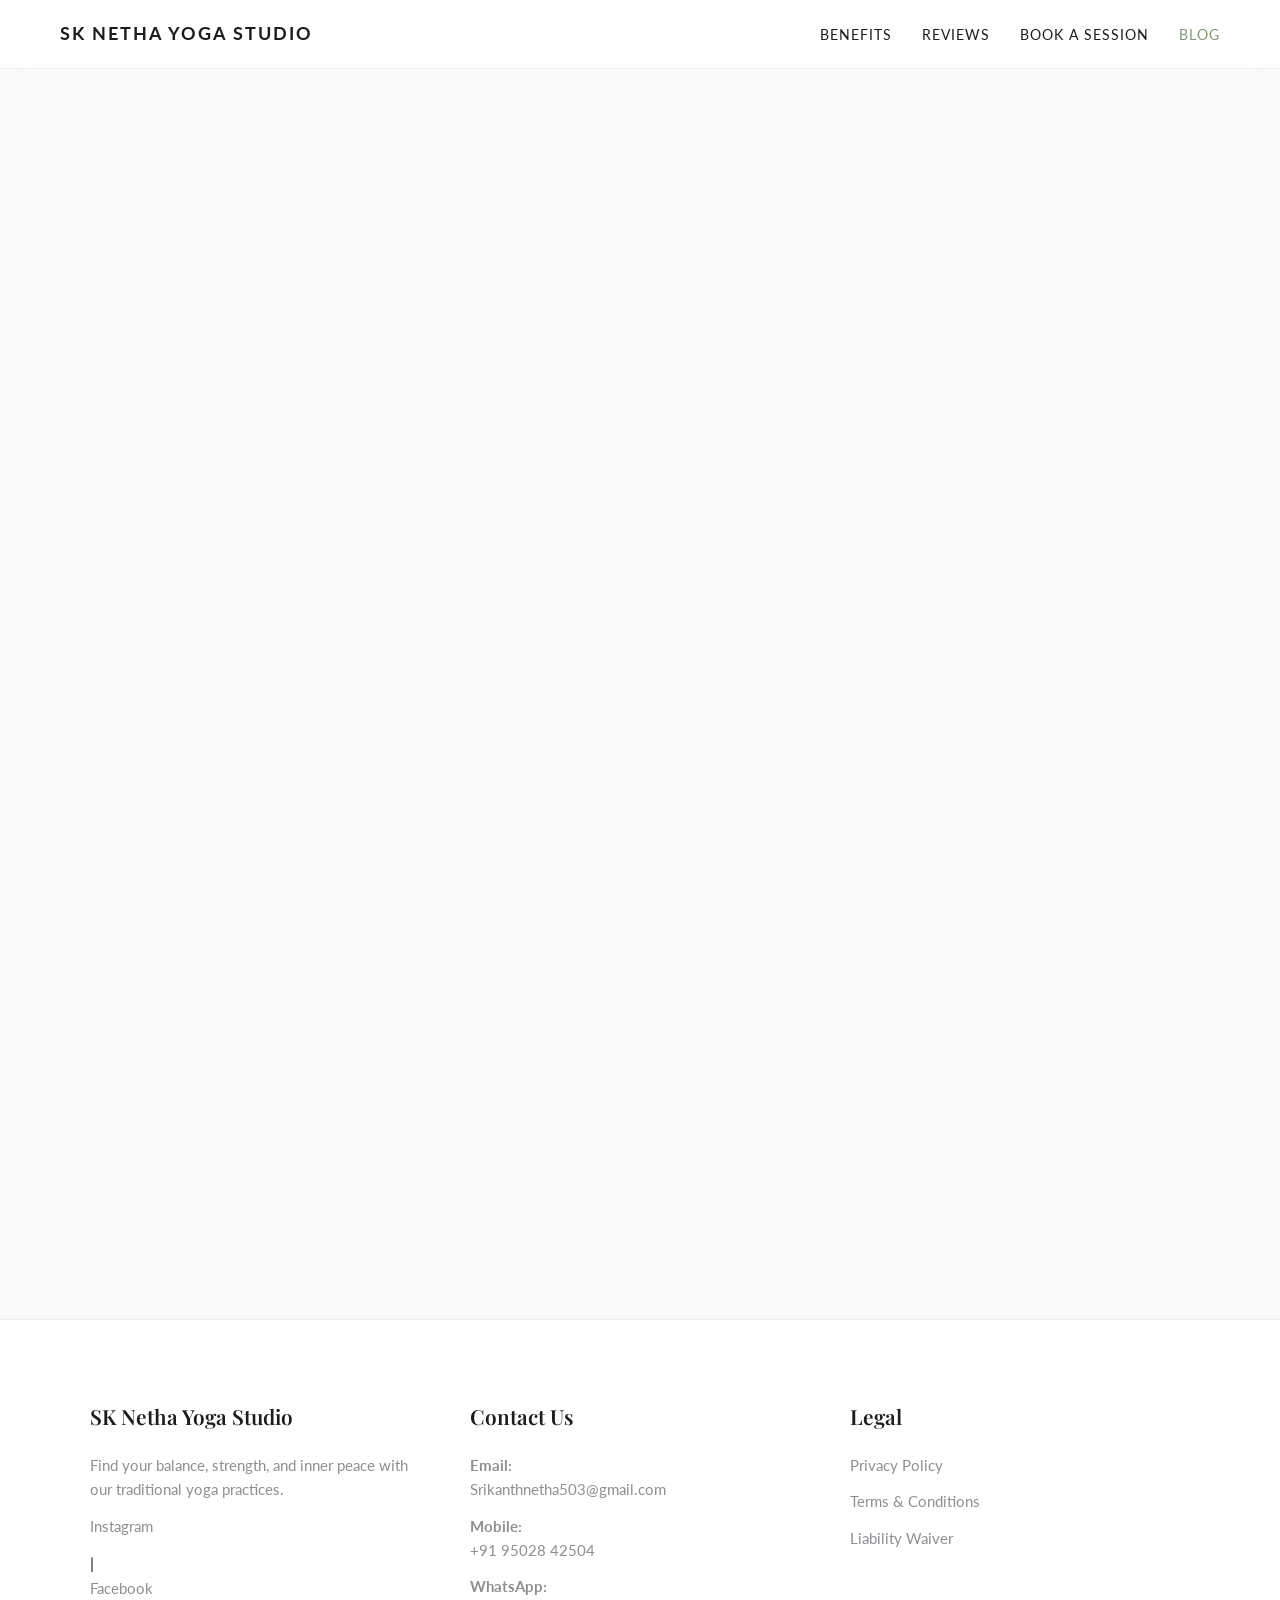
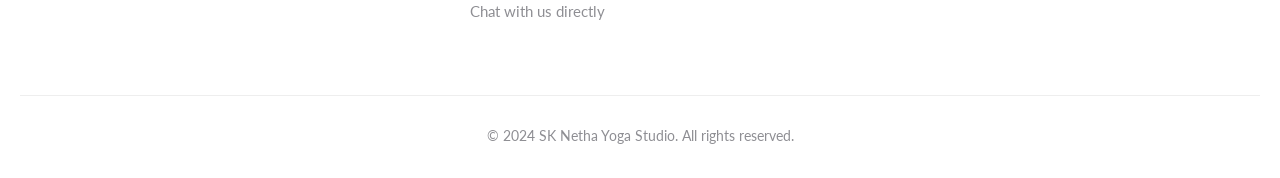
==== blog.html @ 0319e9ea "Add files via upload" ====
<!DOCTYPE html>
<html lang="en">
<head>
    <meta charset="UTF-8">
    <meta name="viewport" content="width=device-width, initial-scale=1.0">
    <title>Blog | SK Netha Yoga Studio</title>
    <link rel="stylesheet" href="style.css">
    <link href="https://fonts.googleapis.com/css2?family=Lato:wght@300;400;700&family=Playfair+Display:ital,wght@0,400;0,600;1,400&display=swap" rel="stylesheet">
</head>
<body>

    <nav id="navbar">
        <div class="nav-container">
            <a href="index.html" class="logo">SK NETHA YOGA STUDIO</a>
            <div class="menu-toggle" id="mobile-menu">
                <span class="bar"></span>
                <span class="bar"></span>
                <span class="bar"></span>
            </div>
            <ul class="nav-menu">
                <li><a href="index.html#benefits">Benefits</a></li>
                <li><a href="index.html#reviews">Reviews</a></li>
                <!-- Direct WhatsApp Link -->
                <li><a href="https://wa.me/919502842504?text=Hi!%20I%20am%20interested%20in%20booking%20a%20yoga%20session." target="_blank">Book a Session</a></li>
                <li><a href="blog.html" class="active-link">Blog</a></li>
            </ul>
        </div>
    </nav>

    <!-- Blog Header -->
    <header class="page-header reveal" style="padding-top: 140px; padding-bottom: 40px;">
        <span class="subtitle">Insights & Teachings</span>
        <h1 style="font-size: 3rem; color: var(--accent-green); font-family: var(--font-heading);">Latest from the blog</h1>
    </header>

    <!-- Blog Grid -->
    <section class="blog-section section-container" style="padding-top: 0;">
        
        <article class="blog-post reveal">
            <img src="blog1.jpg" alt="Yoga Post 1" class="rounded-img shadow" style="width: 100%; height: 450px; object-fit: cover; margin-bottom: 25px;">
            <div class="post-content">
                <h2 style="font-size: 2.2rem; color: var(--text-main);">Grief as Teacher: Finding Peace on the Mat</h2>
                <p style="color: var(--text-light); font-size: 1.1rem; line-height: 1.8; margin-bottom: 20px;">Grief is a powerful teacher. It doesn't ask for permission before it arrives, it simply comes, dismantling everything we thought we knew about love, faith, and permanence...</p>
                <a href="#" class="hero-text-link" style="font-size: 0.85rem; border-bottom: 2px solid var(--accent-green);">READ ON <span>&#10230;</span></a>
            </div>
        </article>

        <article class="blog-post reveal">
            <img src="blog2.jpg" alt="Yoga Post 2" class="rounded-img shadow" style="width: 100%; height: 450px; object-fit: cover; margin-bottom: 25px;">
            <div class="post-content">
                <h2 style="font-size: 2.2rem; color: var(--text-main);">Yoga Drills Forever - Mastering the Straddle</h2>
                <p style="color: var(--text-light); font-size: 1.1rem; line-height: 1.8; margin-bottom: 20px;">Join us for a quick yet effective journey through yoga drills to enhance your center splits. In this challenging session, you'll build strength and flexibility for your straddle...</p>
                <a href="#" class="hero-text-link" style="font-size: 0.85rem; border-bottom: 2px solid var(--accent-green);">READ ON <span>&#10230;</span></a>
            </div>
        </article>

        <article class="blog-post reveal">
            <img src="blog3.jpg" alt="Yoga Post 3" class="rounded-img shadow" style="width: 100%; height: 450px; object-fit: cover; margin-bottom: 25px;">
            <div class="post-content">
                <h2 style="font-size: 2.2rem; color: var(--text-main);">Breathwork Fundamentals: Pranayama for Beginners</h2>
                <p style="color: var(--text-light); font-size: 1.1rem; line-height: 1.8; margin-bottom: 20px;">The breath is the bridge between the mind and the body. Discover simple breathing techniques you can practice anywhere to reduce daily stress and calm your nervous system...</p>
                <a href="#" class="hero-text-link" style="font-size: 0.85rem; border-bottom: 2px solid var(--accent-green);">READ ON <span>&#10230;</span></a>
            </div>
        </article>

        <article class="blog-post reveal">
            <img src="blog4.jpg" alt="Yoga Post 4" class="rounded-img shadow" style="width: 100%; height: 450px; object-fit: cover; margin-bottom: 25px;">
            <div class="post-content">
                <h2 style="font-size: 2.2rem; color: var(--text-main);">Accessible Ashtanga: Modifying the Primary Series</h2>
                <p style="color: var(--text-light); font-size: 1.1rem; line-height: 1.8; margin-bottom: 20px;">A look into how we can adapt traditional postures to serve a wider range of physical abilities while maintaining the integrity and focus of the classical practice...</p>
                <a href="#" class="hero-text-link" style="font-size: 0.85rem; border-bottom: 2px solid var(--accent-green);">READ ON <span>&#10230;</span></a>
            </div>
        </article>

    </section>

    <!-- Footer with Full Contact Details -->
    <footer>
        <div class="footer-container">
            <div class="footer-col">
                <h3>SK Netha Yoga Studio</h3>
                <p>Find your balance, strength, and inner peace with our traditional yoga practices.</p>
                <div class="social-links mt-10">
                    <a href="#">Instagram</a> | <a href="#">Facebook</a>
                </div>
            </div>
            <div class="footer-col">
                <h3>Contact Us</h3>
                <!-- DIRECT EMAIL LINK -->
                <p><strong>Email:</strong> <a href="mailto:Srikanthnetha503@gmail.com">Srikanthnetha503@gmail.com</a></p>
                
                <!-- DIRECT PHONE CALL LINK -->
                <p><strong>Mobile:</strong> <a href="tel:+919502842504">+91 95028 42504</a></p>
                
                <!-- DIRECT WHATSAPP LINK -->
                <p><strong>WhatsApp:</strong> <a href="https://wa.me/919502842504?text=Hi!%20I%20have%20an%20inquiry%20about%20your%20classes." target="_blank">Chat with us directly</a></p>
            </div>
            <div class="footer-col legal">
                <h3>Legal</h3>
                <a href="#">Privacy Policy</a>
                <a href="#">Terms & Conditions</a>
                <a href="#">Liability Waiver</a>
            </div>
        </div>
        <div class="footer-bottom">
            <p>&copy; 2024 SK Netha Yoga Studio. All rights reserved.</p>
        </div>
    </footer>

    <script src="script.js"></script>
</body>
</html>
---- style.css ----
/* Color Palette & Variables (Soft iOS Aesthetic) */
:root {
    --bg-color: #FAFAFA; /* Very light iOS grey/white */
    --surface-color: #FFFFFF;
    --text-main: #1C1C1E; /* iOS dark text */
    --text-light: #8E8E93; /* iOS light text */
    --accent-blue: #8eb4be;
    --accent-pink: #d99c9c;
    --accent-green: #7D9771; /* Deepened slightly for contrast */
    --whatsapp-green: #25D366;
    --font-heading: 'Playfair Display', serif;
    --font-body: 'Lato', sans-serif;
}

/* Smooth Scrolling for entire page */
html {
    scroll-behavior: smooth;
}

* {
    margin: 0;
    padding: 0;
    box-sizing: border-box;
}

body {
    font-family: var(--font-body);
    color: var(--text-main);
    background-color: var(--bg-color);
    line-height: 1.6;
    overflow-x: hidden;
}

a {
    text-decoration: none;
    color: inherit;
}

.section-container {
    max-width: 1100px;
    margin: 0 auto;
    padding: 80px 20px;
}

/* --- Navigation (iOS Glassmorphism) --- */
nav {
    position: fixed;
    top: 0;
    width: 100%;
    z-index: 1000;
    background: rgba(255, 255, 255, 0.7);
    backdrop-filter: blur(15px); /* iOS Glass blur */
    -webkit-backdrop-filter: blur(15px);
    border-bottom: 1px solid rgba(0,0,0,0.05);
    transition: all 0.3s ease;
}

.nav-container {
    display: flex;
    justify-content: space-between;
    align-items: center;
    padding: 20px;
    max-width: 1200px;
    margin: 0 auto;
}

.logo {
    font-family: var(--font-body);
    letter-spacing: 2px;
    font-size: 1.1rem;
    font-weight: 700;
}

.nav-menu {
    display: flex;
    list-style: none;
}

.nav-menu li {
    margin-left: 30px;
}

.nav-menu a {
    font-size: 0.9rem;
    text-transform: uppercase;
    letter-spacing: 1px;
    transition: color 0.3s;
    font-weight: 400;
}

.nav-menu a:hover, .active-link {
    color: var(--accent-green);
}

/* Mobile Menu Hamburger */
.menu-toggle {
    display: none;
    cursor: pointer;
    flex-direction: column;
}

.bar {
    height: 2px;
    width: 25px;
    background-color: var(--text-main);
    margin: 3px 0;
    transition: 0.3s;
}

/* --- Hero Slideshow --- */
.hero {
    position: relative;
    height: 100vh; /* Full screen */
    display: flex;
    align-items: center;
    justify-content: center;
    overflow: hidden;
}

.slider {
    position: absolute;
    top: 0; left: 0; width: 100%; height: 100%;
}

.slide {
    position: absolute;
    top: 0; left: 0; width: 100%; height: 100%;
    background-size: cover;
    background-position: center;
    opacity: 0;
    transition: opacity 2s ease-in-out; /* Super smooth fade */
}

.slide::after {
    content: '';
    position: absolute;
    top:0; left:0; width:100%; height:100%;
    background: rgba(255,255,255,0.2); /* Slight overlay to make text pop */
}

.slide.active {
    opacity: 1;
}

.hero-content {
    position: relative;
    z-index: 10;
    text-align: center;
    padding: 40px;
}

.hero h1 {
    font-family: var(--font-heading);
    font-size: 4.5rem;
    color: var(--text-main);
    font-weight: 400;
    margin-bottom: 10px;
    text-shadow: 0 4px 15px rgba(255,255,255,0.8); /* Glow effect for readability */
}

.hero-subtitle {
    font-size: 1.2rem;
    letter-spacing: 2px;
    margin-bottom: 30px;
    color: var(--text-main);
    text-transform: uppercase;
    text-shadow: 0 2px 10px rgba(255,255,255,0.8);
}

/* Elegant Text Link instead of bulky button */
.hero-text-link {
    font-size: 1rem;
    letter-spacing: 2px;
    color: var(--text-main);
    text-transform: uppercase;
    font-weight: 700;
    border-bottom: 1px solid var(--text-main);
    padding-bottom: 5px;
    transition: all 0.3s;
}

.hero-text-link:hover {
    color: var(--accent-green);
    border-bottom-color: var(--accent-green);
}

.slider-dots {
    position: absolute;
    right: 30px;
    top: 50%;
    transform: translateY(-50%);
    display: flex;
    flex-direction: column;
    gap: 15px;
    z-index: 10;
}

.dot {
    width: 8px;
    height: 8px;
    background-color: rgba(0,0,0,0.3);
    border-radius: 50%;
    cursor: pointer;
    transition: all 0.3s;
}

.dot.active {
    background-color: var(--text-main);
    transform: scale(1.5);
}

/* --- Global Utilities & Animations --- */
.rounded-img {
    border-radius: 20px; /* iOS rounded corners */
}
.shadow {
    box-shadow: 0 20px 40px rgba(0,0,0,0.08); /* Soft iOS shadow */
}

h2 {
    font-family: var(--font-heading);
    font-size: 2.8rem;
    font-weight: 400;
    color: var(--accent-green);
    margin-bottom: 20px;
}

.subtitle {
    display: block;
    font-family: var(--font-body);
    text-transform: uppercase;
    letter-spacing: 2px;
    color: var(--text-light);
    font-size: 0.9rem;
    margin-bottom: 15px;
}

/* Scroll Reveal Animation Classes */
.reveal {
    opacity: 0;
    transform: translateY(40px);
    transition: all 1s cubic-bezier(0.25, 0.46, 0.45, 0.94); /* Smooth iOS curve */
}
.reveal.active {
    opacity: 1;
    transform: translateY(0);
}

/* --- Benefits Section --- */
.content-split {
    display: grid;
    grid-template-columns: 1fr 1fr;
    gap: 60px;
    align-items: center;
}

.text-content p {
    color: var(--text-light);
    font-size: 1.1rem;
    line-height: 1.8;
}

.image-content img {
    width: 100%;
    height: auto;
}

/* --- Reviews Section (iOS Horizontal Snap) --- */
.reviews-section {
    background-color: #F4EFEA;
    padding-bottom: 100px;
}

.reviews-slider {
    display: flex;
    overflow-x: auto;
    scroll-snap-type: x mandatory; /* iOS native swiping feel */
    gap: 20px;
    padding: 40px 0 20px;
    -webkit-overflow-scrolling: touch; /* Smooth momentum scroll on iOS */
    scrollbar-width: none; /* Firefox */
}

.reviews-slider::-webkit-scrollbar {
    display: none; /* Hide scrollbar Chrome/Safari */
}

.review-card {
    min-width: 320px;
    max-width: 350px;
    background: var(--surface-color);
    padding: 30px;
    border-radius: 20px;
    scroll-snap-align: start; /* Snaps perfectly into place */
    box-shadow: 0 10px 30px rgba(0,0,0,0.04);
    display: flex;
    flex-direction: column;
    justify-content: space-between;
}

.stars {
    color: #FFD700;
    font-size: 1.2rem;
    margin-bottom: 15px;
    letter-spacing: 2px;
}

.review-card p {
    font-style: italic;
    color: var(--text-light);
    font-size: 1rem;
    line-height: 1.6;
    margin-bottom: 20px;
}

.review-card h4 {
    font-family: var(--font-heading);
    color: var(--text-main);
    font-size: 1.1rem;
    font-weight: 600;
}

.swipe-hint {
    text-align: center;
    color: var(--text-light);
    font-size: 0.85rem;
    margin-top: 10px;
    display: none; /* Hidden on desktop */
}

/* --- Booking CTA Section --- */
.booking-cta {
    padding: 120px 20px;
    display: flex;
    justify-content: center;
    align-items: center;
    background-size: cover;
    background-position: center;
    background-attachment: fixed; /* Parallax */
}

.glass-card {
    background: rgba(255, 255, 255, 0.15);
    backdrop-filter: blur(20px);
    -webkit-backdrop-filter: blur(20px);
    padding: 50px;
    border-radius: 30px;
    border: 1px solid rgba(255,255,255,0.3);
    text-align: center;
    max-width: 600px;
    box-shadow: 0 30px 60px rgba(0,0,0,0.2);
}

.glass-card h2 {
    color: white;
    font-size: 3rem;
}

.glass-card p {
    color: white;
    font-size: 1.2rem;
    margin-bottom: 40px;
}

.btn-whatsapp {
    display: inline-flex;
    align-items: center;
    gap: 10px;
    padding: 16px 35px;
    background-color: var(--whatsapp-green);
    color: white;
    font-weight: 700;
    border-radius: 50px; /* iOS pill button */
    text-transform: uppercase;
    letter-spacing: 1px;
    font-size: 0.9rem;
    transition: transform 0.3s, background 0.3s, box-shadow 0.3s;
    box-shadow: 0 10px 20px rgba(37, 211, 102, 0.3);
}

.btn-whatsapp:hover {
    background-color: #1DA851;
    transform: translateY(-3px);
    box-shadow: 0 15px 25px rgba(37, 211, 102, 0.4);
}

/* --- Footer --- */
footer {
    background-color: var(--surface-color);
    padding: 80px 20px 30px;
    border-top: 1px solid #eee;
}

.footer-container {
    max-width: 1100px;
    margin: 0 auto;
    display: grid;
    grid-template-columns: repeat(3, 1fr);
    gap: 40px;
    margin-bottom: 60px;
}

.footer-col h3 {
    font-family: var(--font-heading);
    color: var(--text-main);
    font-weight: 600;
    font-size: 1.3rem;
    margin-bottom: 20px;
}

.footer-col p, .footer-col a {
    color: var(--text-light);
    margin-bottom: 12px;
    display: block;
    font-size: 0.95rem;
    transition: color 0.3s;
}

.footer-col a:hover {
    color: var(--accent-green);
}

.footer-bottom {
    text-align: center;
    border-top: 1px solid #eee;
    padding-top: 30px;
    color: var(--text-light);
    font-size: 0.85rem;
}

/* --- Mobile Responsiveness --- */
@media (max-width: 768px) {
    .menu-toggle {
        display: flex;
    }
    
    .nav-menu {
        display: none;
        flex-direction: column;
        width: 100%;
        position: absolute;
        top: 60px;
        left: 0;
        background: rgba(255, 255, 255, 0.95);
        backdrop-filter: blur(20px);
        text-align: center;
        border-bottom: 1px solid #eee;
    }
    
    .nav-menu.active {
        display: flex;
    }
    
    .nav-menu li {
        margin: 0;
        padding: 20px 0;
    }

    .hero h1 {
        font-size: 3rem;
    }

    .content-split {
        grid-template-columns: 1fr;
    }

    .footer-container {
        grid-template-columns: 1fr;
        text-align: center;
    }

    .slider-dots {
        flex-direction: row;
        top: auto;
        bottom: 30px;
        right: 50%;
        transform: translateX(50%);
    }

    .glass-card {
        padding: 30px 20px;
    }

    .glass-card h2 {
        font-size: 2.2rem;
    }

    .swipe-hint {
        display: block; /* Show hint on mobile */
    }
}
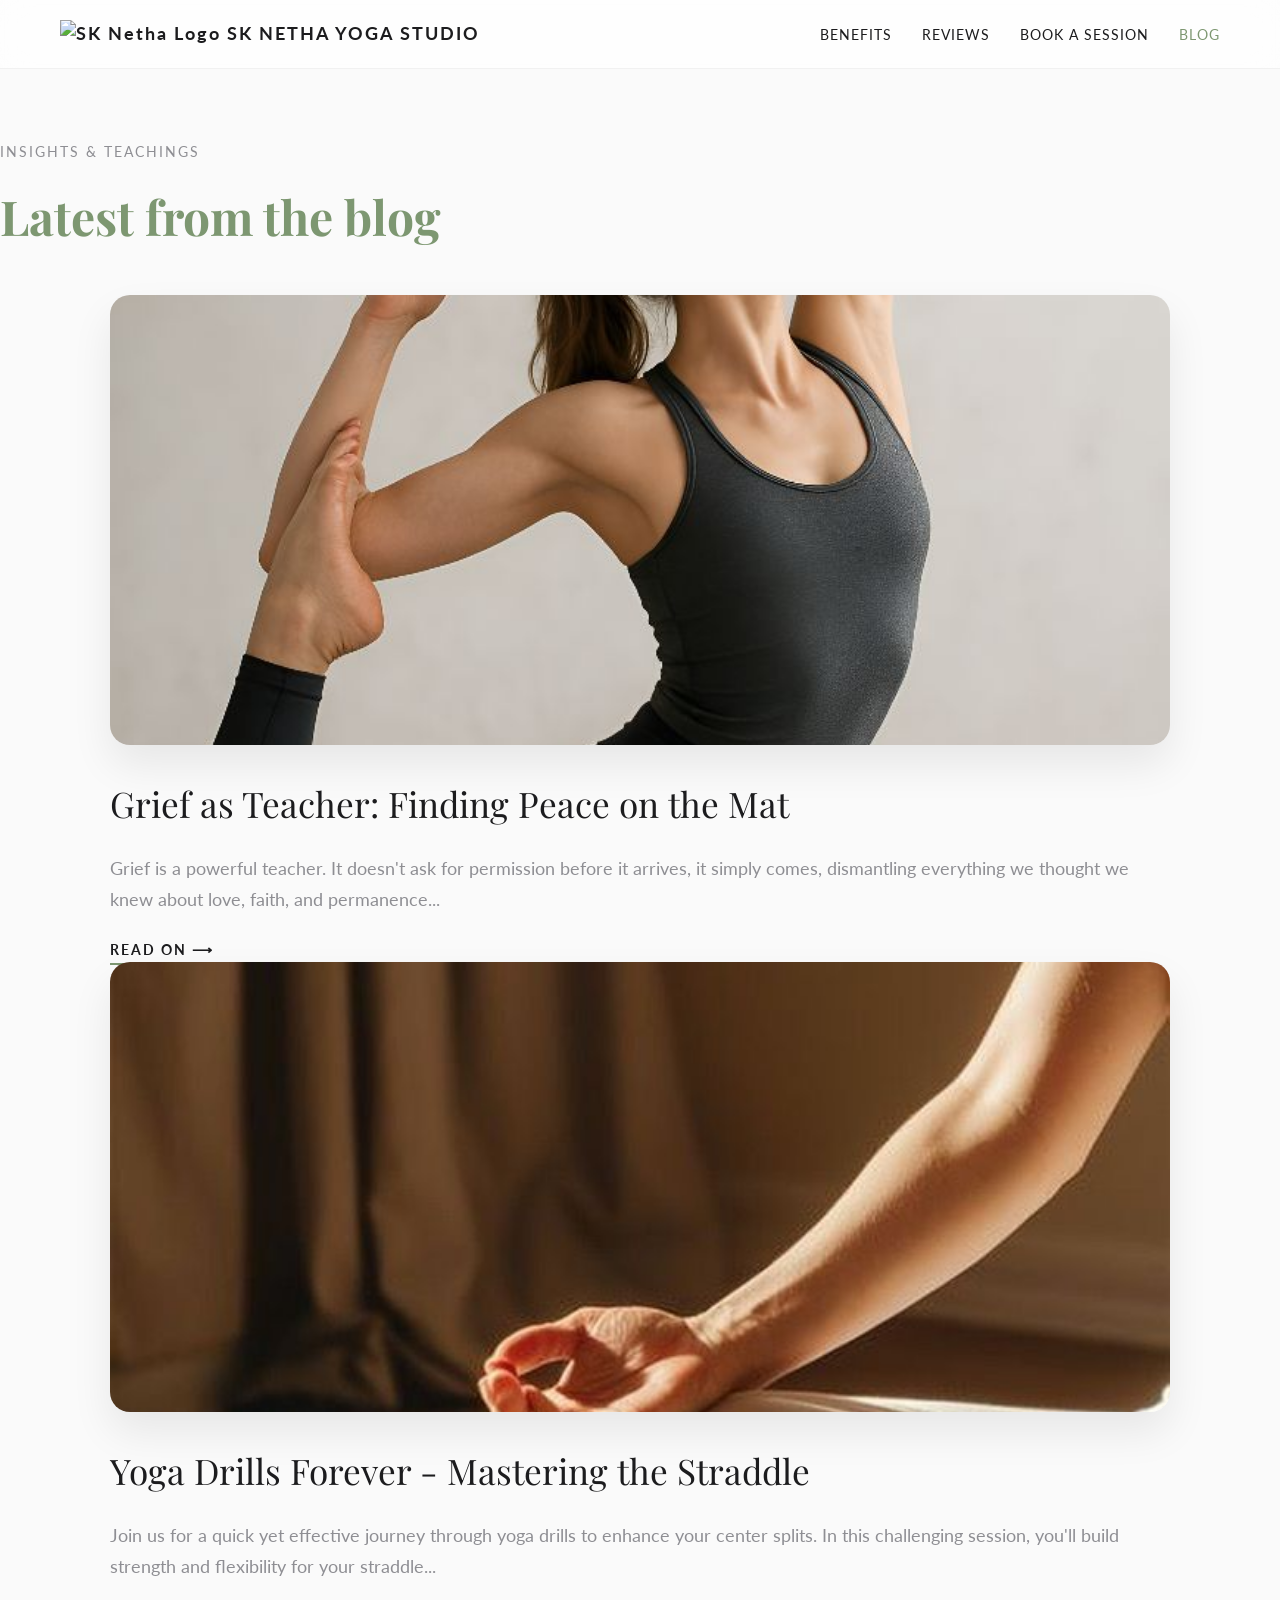
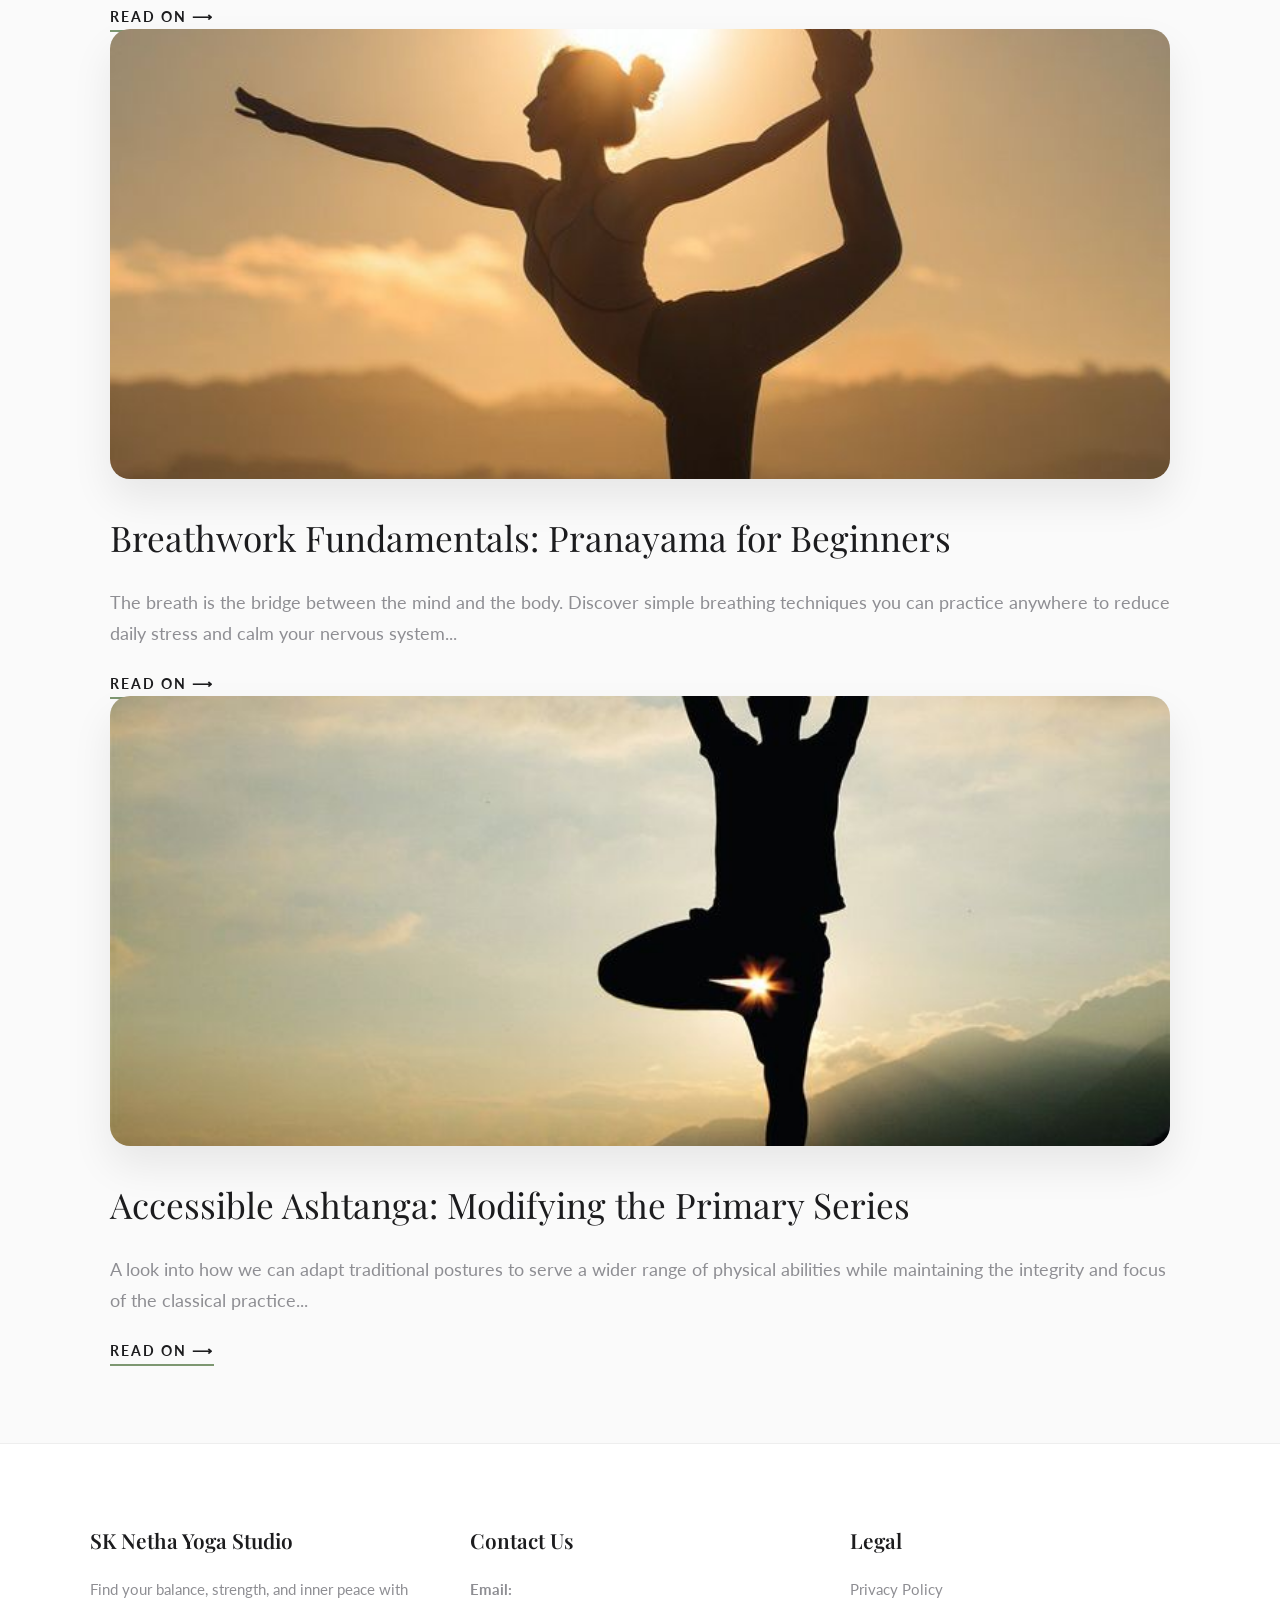
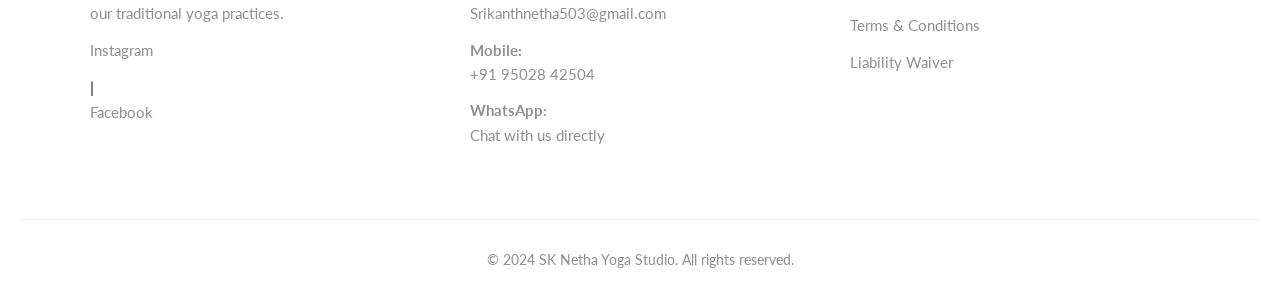
==== commit 33878466: "Update blog.html" ====
--- a/blog.html
+++ b/blog.html
@@ -11,7 +11,11 @@
 
     <nav id="navbar">
         <div class="nav-container">
-            <a href="index.html" class="logo">SK NETHA YOGA STUDIO</a>
+            <!-- LOGO ADDED HERE -->
+            <a href="index.html" class="logo">
+                <img src="logo.png" alt="SK Netha Logo" class="nav-logo-img">
+                SK NETHA YOGA STUDIO
+            </a>
             <div class="menu-toggle" id="mobile-menu">
                 <span class="bar"></span>
                 <span class="bar"></span>
@@ -20,7 +24,6 @@
             <ul class="nav-menu">
                 <li><a href="index.html#benefits">Benefits</a></li>
                 <li><a href="index.html#reviews">Reviews</a></li>
-                <!-- Direct WhatsApp Link -->
                 <li><a href="https://wa.me/919502842504?text=Hi!%20I%20am%20interested%20in%20booking%20a%20yoga%20session." target="_blank">Book a Session</a></li>
                 <li><a href="blog.html" class="active-link">Blog</a></li>
             </ul>
@@ -86,13 +89,8 @@
             </div>
             <div class="footer-col">
                 <h3>Contact Us</h3>
-                <!-- DIRECT EMAIL LINK -->
                 <p><strong>Email:</strong> <a href="mailto:Srikanthnetha503@gmail.com">Srikanthnetha503@gmail.com</a></p>
-                
-                <!-- DIRECT PHONE CALL LINK -->
                 <p><strong>Mobile:</strong> <a href="tel:+919502842504">+91 95028 42504</a></p>
-                
-                <!-- DIRECT WHATSAPP LINK -->
                 <p><strong>WhatsApp:</strong> <a href="https://wa.me/919502842504?text=Hi!%20I%20have%20an%20inquiry%20about%20your%20classes." target="_blank">Chat with us directly</a></p>
             </div>
             <div class="footer-col legal">
@@ -109,4 +107,4 @@
 
     <script src="script.js"></script>
 </body>
-</html>+</html>
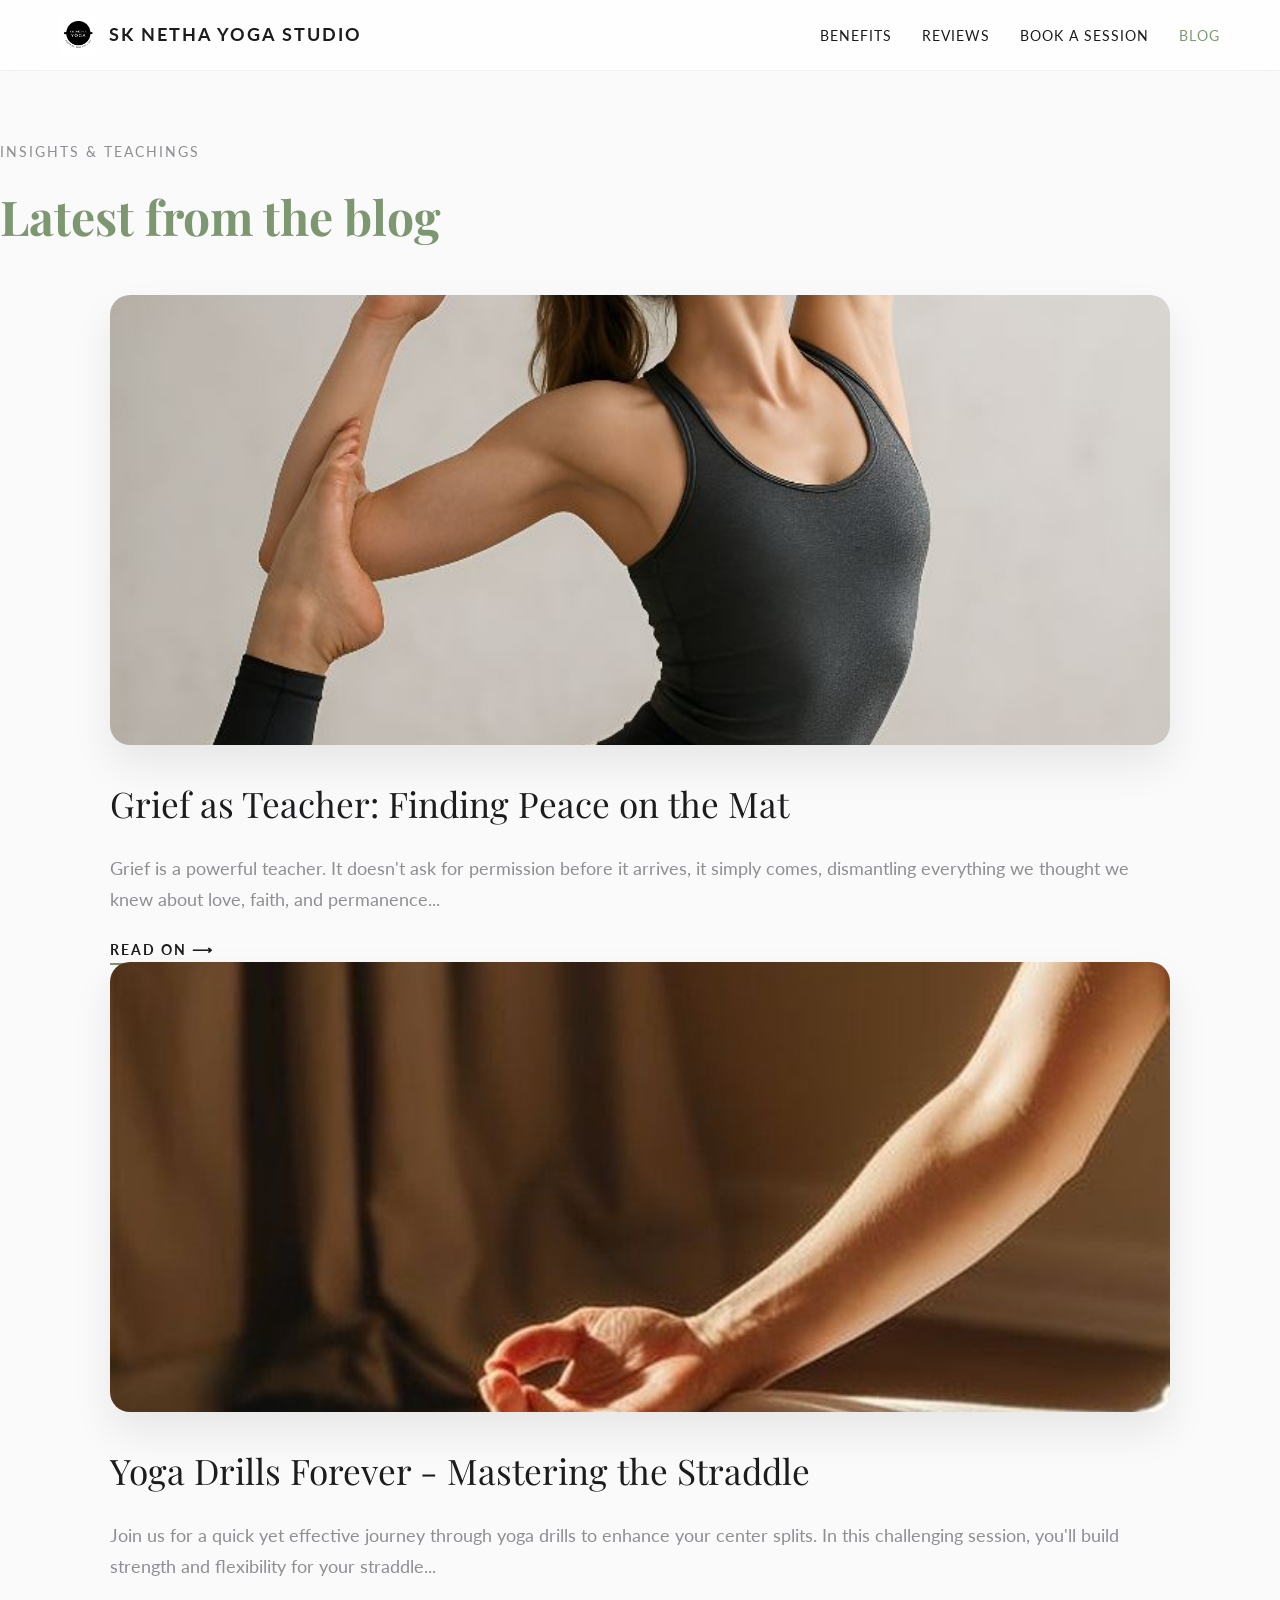
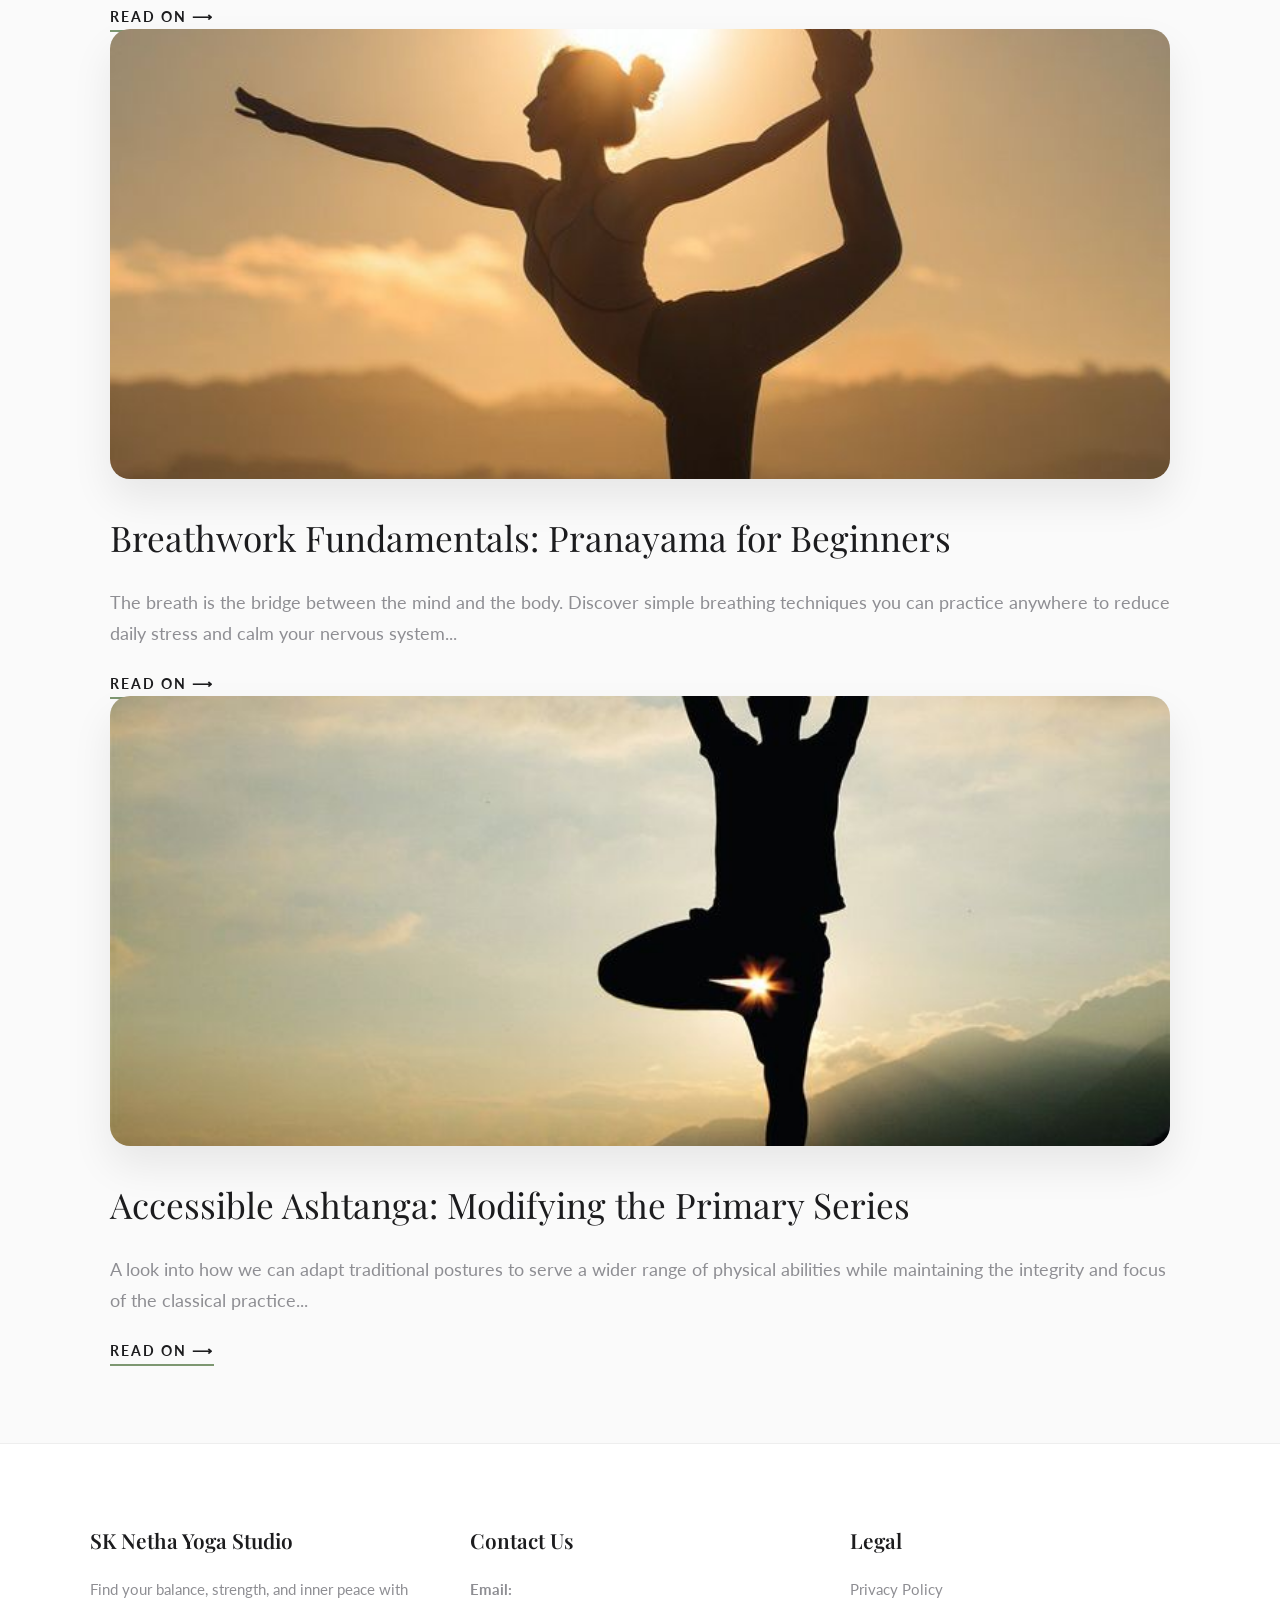
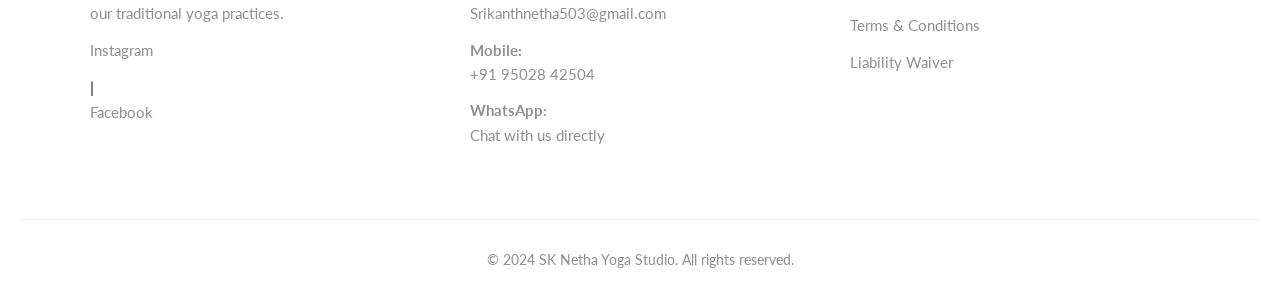
==== commit c0a241e6: "Update blog.html" ====
--- a/blog.html
+++ b/blog.html
@@ -11,7 +11,7 @@
 
     <nav id="navbar">
         <div class="nav-container">
-            <!-- LOGO ADDED HERE -->
+            <!-- LOGO -->
             <a href="index.html" class="logo">
                 <img src="logo.png" alt="SK Netha Logo" class="nav-logo-img">
                 SK NETHA YOGA STUDIO
@@ -84,7 +84,9 @@
                 <h3>SK Netha Yoga Studio</h3>
                 <p>Find your balance, strength, and inner peace with our traditional yoga practices.</p>
                 <div class="social-links mt-10">
-                    <a href="#">Instagram</a> | <a href="#">Facebook</a>
+                    <!-- SOCIAL LINKS UPDATED HERE -->
+                    <a href=" https://www.instagram.com/sk_netha_yoga?igsh=YmxhMDFrbGpheWcy" target="_blank" rel="noopener noreferrer">Instagram</a> | 
+                    <a href=" https://www.facebook.com/share/1FhtnjcmZA/?mibextid=wwXIfr" target="_blank" rel="noopener noreferrer">Facebook</a>
                 </div>
             </div>
             <div class="footer-col">
--- a/style.css
+++ b/style.css
@@ -59,16 +59,26 @@
     display: flex;
     justify-content: space-between;
     align-items: center;
-    padding: 20px;
+    padding: 15px 20px; /* slightly reduced padding to fit logo */
     max-width: 1200px;
     margin: 0 auto;
 }
 
+/* Updated Logo with Image styling */
 .logo {
+    display: flex;
+    align-items: center;
+    gap: 12px; /* space between image and text */
     font-family: var(--font-body);
     letter-spacing: 2px;
     font-size: 1.1rem;
     font-weight: 700;
+}
+
+.nav-logo-img {
+    height: 40px; /* strict height so it doesn't break navbar */
+    width: auto;
+    object-fit: contain;
 }
 
 .nav-menu {
@@ -167,7 +177,7 @@
     text-shadow: 0 2px 10px rgba(255,255,255,0.8);
 }
 
-/* Elegant Text Link instead of bulky button */
+/* Elegant Text Link */
 .hero-text-link {
     font-size: 1rem;
     letter-spacing: 2px;
@@ -430,6 +440,17 @@
 
 /* --- Mobile Responsiveness --- */
 @media (max-width: 768px) {
+    /* Adjusted logo for smaller screens */
+    .logo {
+        font-size: 0.9rem;
+        letter-spacing: 1px;
+        gap: 8px;
+    }
+    
+    .nav-logo-img {
+        height: 30px;
+    }
+
     .menu-toggle {
         display: flex;
     }
@@ -488,4 +509,4 @@
     .swipe-hint {
         display: block; /* Show hint on mobile */
     }
-}+    }
